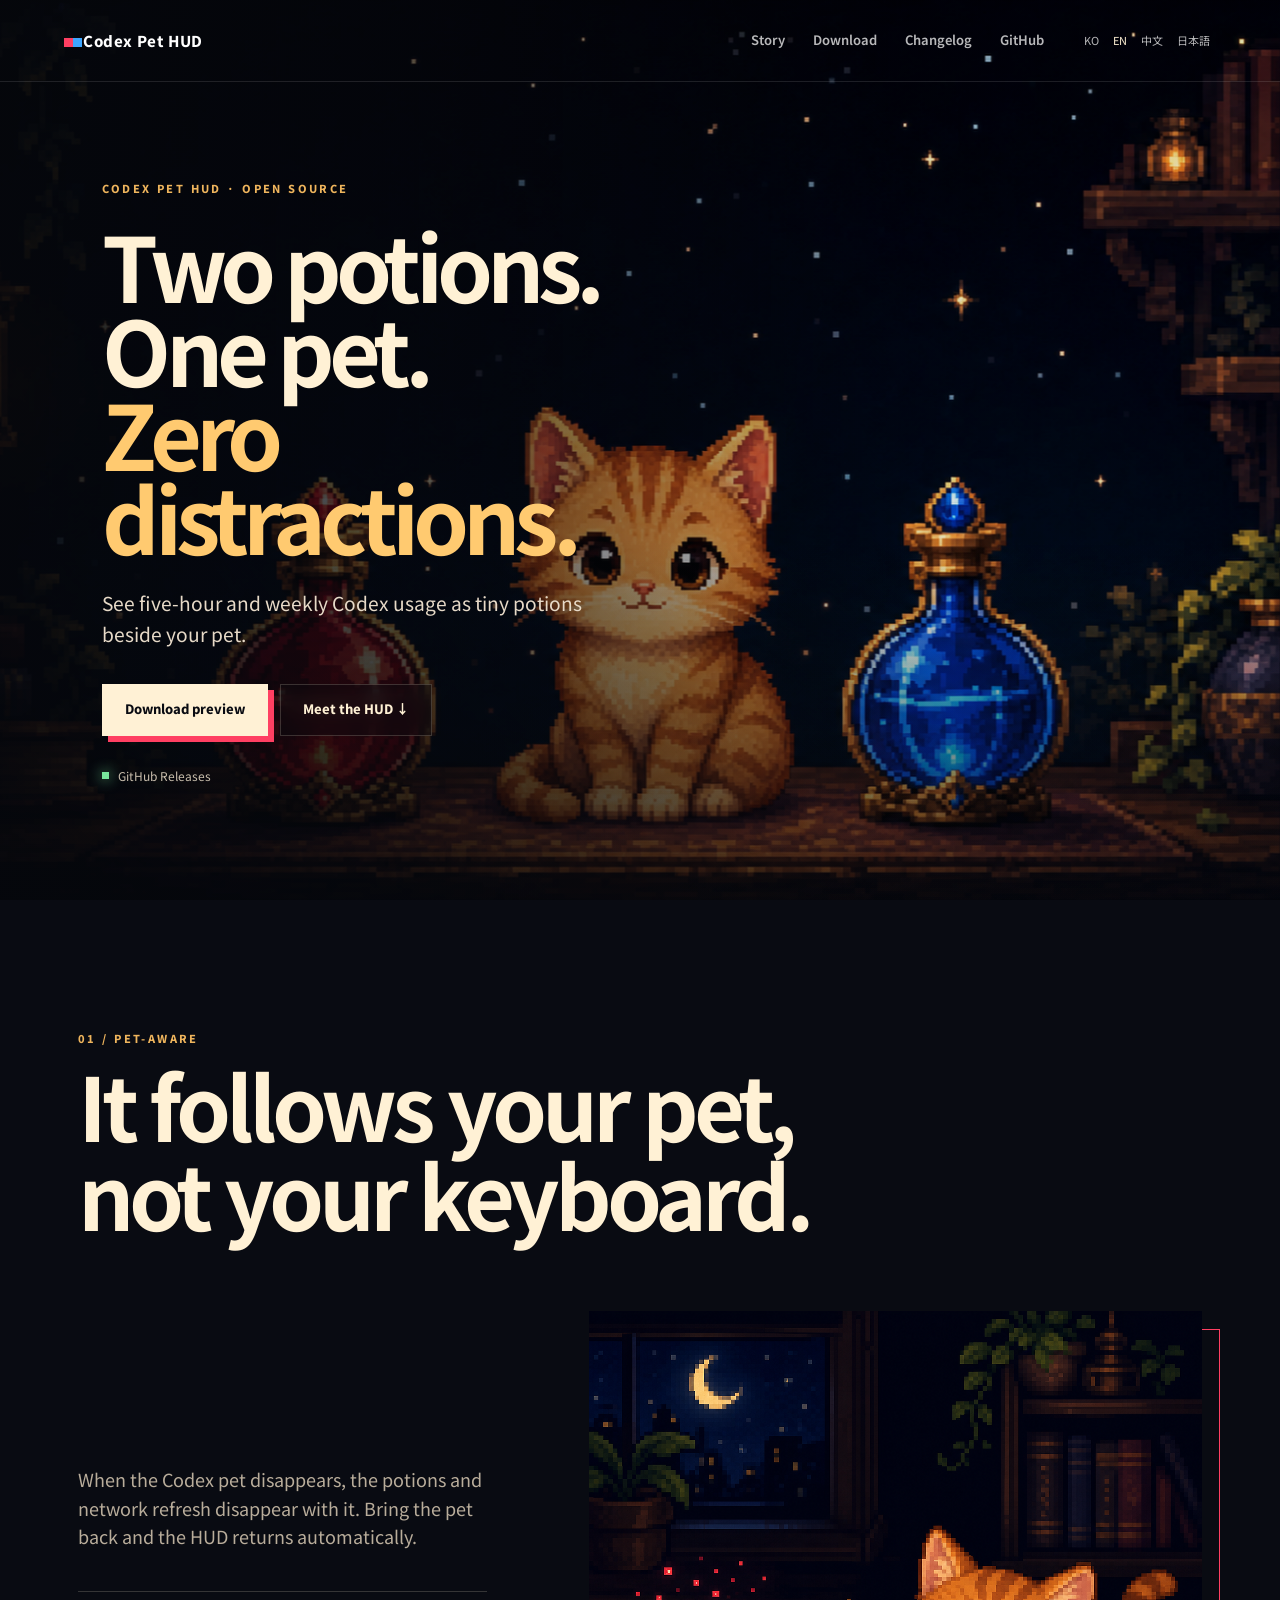
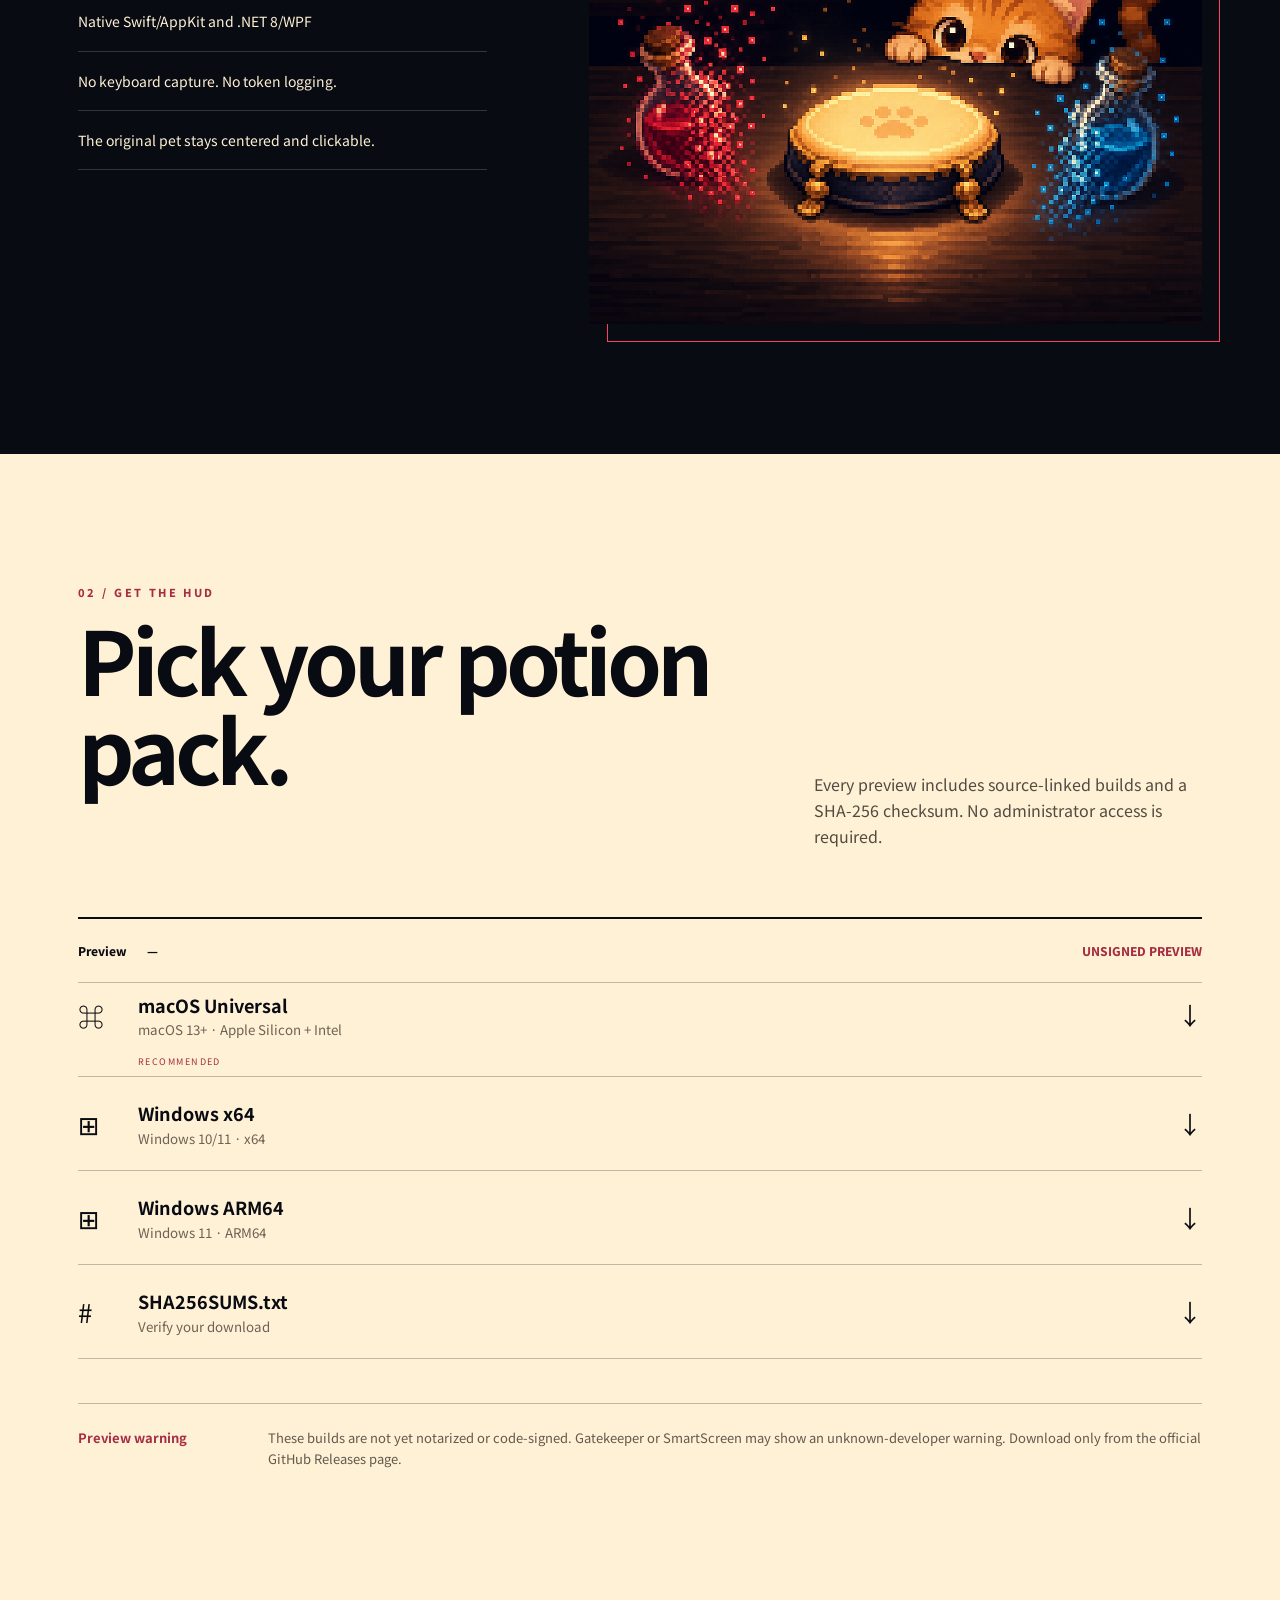
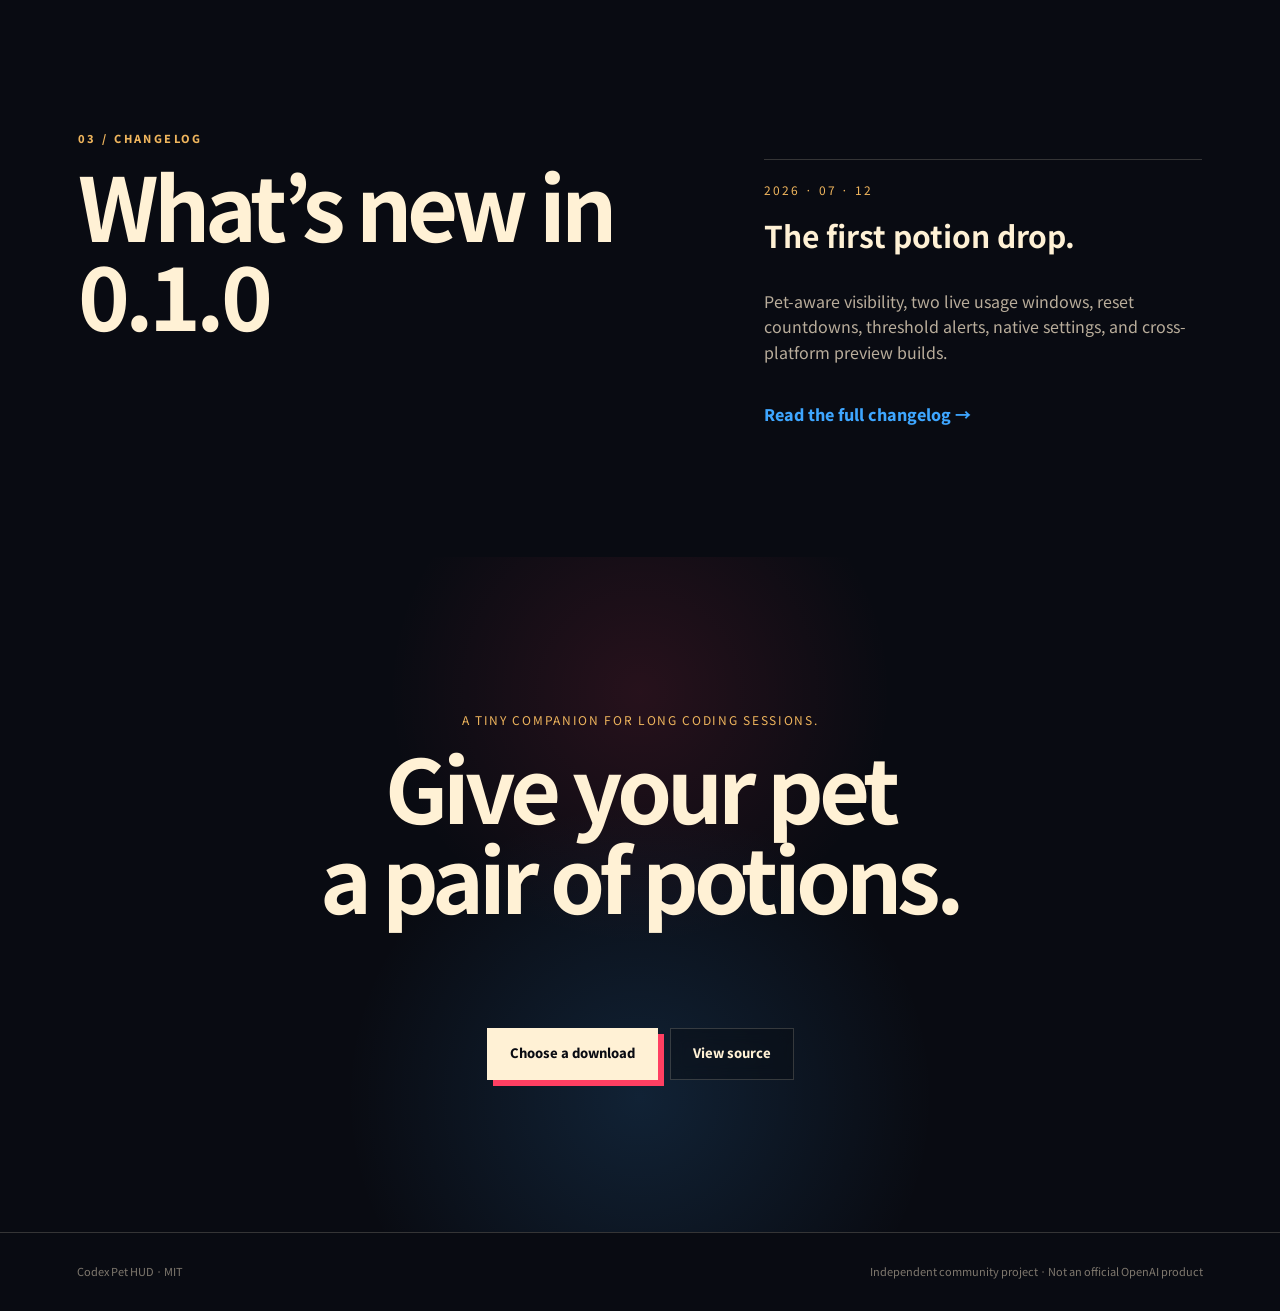
==== site/index.html @ 85179724 "Add release harness and pixel-art site" ====
<!doctype html>
<html lang="en">
<head>
  <meta charset="utf-8">
  <meta name="viewport" content="width=device-width, initial-scale=1">
  <meta name="theme-color" content="#090b12">
  <meta name="description" content="Codex Pet HUD turns five-hour and weekly Codex usage into two tiny potions beside your pet.">
  <meta property="og:title" content="Codex Pet HUD">
  <meta property="og:description" content="Two potions. One pet. Zero distractions.">
  <meta property="og:image" content="https://himomohi.github.io/codex-pet-hud/assets/images/codex-pet-hud-hero.png">
  <meta property="og:type" content="website">
  <title>Codex Pet HUD</title>
  <link rel="icon" type="image/png" href="assets/images/pet-aware-magic.png">
  <link rel="preconnect" href="https://fonts.googleapis.com">
  <link rel="preconnect" href="https://fonts.gstatic.com" crossorigin>
  <link href="https://fonts.googleapis.com/css2?family=Noto+Sans+JP:wght@400;600;800&amp;family=Noto+Sans+KR:wght@400;600;800&amp;display=swap" rel="stylesheet">
  <link rel="stylesheet" href="assets/site.css">
  <script src="assets/site.js" defer></script>
</head>
<body>
  <header class="site-header">
    <a class="brand" href="#top" aria-label="Codex Pet HUD home"><span class="brand-pixel" aria-hidden="true"></span>Codex Pet HUD</a>
    <nav aria-label="Primary navigation">
      <a href="#story" data-i18n="navStory">Story</a>
      <a href="#download" data-i18n="navDownload">Download</a>
      <a href="#changelog" data-i18n="navChangelog">Changelog</a>
      <a href="https://github.com/himomohi/codex-pet-hud">GitHub</a>
    </nav>
    <div class="languages" aria-label="Language">
      <button type="button" data-lang="ko">KO</button><button type="button" data-lang="en">EN</button><button type="button" data-lang="zh">中文</button><button type="button" data-lang="ja">日本語</button>
    </div>
  </header>

  <main id="top">
    <section class="hero">
      <img class="hero-art" src="assets/images/codex-pet-hud-hero.png" alt="A pixel-art orange cat sitting between a red potion and a blue potion">
      <div class="hero-shade"></div>
      <div class="hero-copy reveal">
        <p class="eyebrow">CODEX PET HUD · OPEN SOURCE</p>
        <h1 data-i18n="heroTitle">Two potions.<br>One pet.<br><em>Zero distractions.</em></h1>
        <p data-i18n="heroBody">See five-hour and weekly Codex usage as tiny potions beside your pet.</p>
        <div class="actions">
          <a class="button primary" id="heroDownload" href="https://github.com/himomohi/codex-pet-hud/releases" data-i18n="downloadLatest">Download preview</a>
          <a class="button quiet" href="#story" data-i18n="meetHud">Meet the HUD ↓</a>
        </div>
        <p class="release-status"><span class="status-dot"></span><span id="heroVersion" data-i18n="checkingRelease">Checking latest release…</span></p>
      </div>
    </section>

    <section class="manifesto" id="story">
      <p class="section-index">01 / PET-AWARE</p>
      <h2 data-i18n="storyTitle">It follows your pet,<br>not your keyboard.</h2>
      <div class="story-grid">
        <div class="story-copy reveal">
          <p data-i18n="storyBody">When the Codex pet disappears, the potions and network refresh disappear with it. Bring the pet back and the HUD returns automatically.</p>
          <ul>
            <li data-i18n="featureNative">Native Swift/AppKit and .NET 8/WPF</li>
            <li data-i18n="featurePrivacy">No keyboard capture. No token logging.</li>
            <li data-i18n="featureCenter">The original pet stays centered and clickable.</li>
          </ul>
        </div>
        <figure class="pixel-frame reveal">
          <img src="assets/images/pet-aware-magic.png" alt="Pixel-art cat hiding while red and blue potion bottles fade into sparkles" loading="lazy">
        </figure>
      </div>
    </section>

    <section class="download" id="download">
      <p class="section-index">02 / GET THE HUD</p>
      <div class="download-heading">
        <h2 data-i18n="downloadTitle">Pick your potion pack.</h2>
        <p data-i18n="downloadBody">Every preview includes source-linked builds and a SHA-256 checksum. No administrator access is required.</p>
      </div>
      <div class="release-meta"><span id="releaseVersion">Preview</span><span id="releaseDate">—</span><span class="preview-tag">UNSIGNED PREVIEW</span></div>
      <div class="download-list">
        <a class="download-row recommended" id="macDownload" href="https://github.com/himomohi/codex-pet-hud/releases">
          <span class="platform-mark">⌘</span><span><strong>macOS Universal</strong><small data-i18n="macRequirement">macOS 13+ · Apple Silicon + Intel</small></span><span class="arrow">↓</span>
        </a>
        <a class="download-row" id="winX64Download" href="https://github.com/himomohi/codex-pet-hud/releases">
          <span class="platform-mark">⊞</span><span><strong>Windows x64</strong><small data-i18n="windowsRequirement">Windows 10/11 · x64</small></span><span class="arrow">↓</span>
        </a>
        <a class="download-row" id="winArmDownload" href="https://github.com/himomohi/codex-pet-hud/releases">
          <span class="platform-mark">⊞</span><span><strong>Windows ARM64</strong><small data-i18n="windowsArmRequirement">Windows 11 · ARM64</small></span><span class="arrow">↓</span>
        </a>
        <a class="download-row checksum" id="checksumDownload" href="https://github.com/himomohi/codex-pet-hud/releases">
          <span class="platform-mark">#</span><span><strong>SHA256SUMS.txt</strong><small data-i18n="verifyDownload">Verify your download</small></span><span class="arrow">↓</span>
        </a>
      </div>
      <aside class="warning"><strong data-i18n="previewWarningTitle">Preview warning</strong><span data-i18n="previewWarning">These builds are not yet notarized or code-signed. Gatekeeper or SmartScreen may show an unknown-developer warning. Download only from the official GitHub Releases page.</span></aside>
    </section>

    <section class="changelog" id="changelog">
      <p class="section-index">03 / CHANGELOG</p>
      <div class="changelog-layout">
        <h2 data-i18n="whatsNew">What’s new in 0.1.0</h2>
        <div class="release-notes reveal">
          <p class="date">2026 · 07 · 12</p>
          <h3 data-i18n="firstDrop">The first potion drop.</h3>
          <p data-i18n="firstDropBody">Pet-aware visibility, two live usage windows, reset countdowns, threshold alerts, native settings, and cross-platform preview builds.</p>
          <a href="https://github.com/himomohi/codex-pet-hud/blob/main/CHANGELOG.md" data-i18n="fullChangelog">Read the full changelog →</a>
        </div>
      </div>
    </section>

    <section class="final-cta">
      <p data-i18n="finalEyebrow">A tiny companion for long coding sessions.</p>
      <h2 data-i18n="finalTitle">Give your pet<br>a pair of potions.</h2>
      <div class="actions">
        <a class="button primary" href="#download" data-i18n="chooseDownload">Choose a download</a>
        <a class="button quiet" href="https://github.com/himomohi/codex-pet-hud" data-i18n="viewSource">View source</a>
      </div>
    </section>
  </main>

  <footer><span>Codex Pet HUD · MIT</span><span data-i18n="communityNotice">Independent community project · Not an official OpenAI product</span></footer>
</body>
</html>
---- site/assets/site.css ----
:root{--ink:#090b12;--ink-2:#111521;--cream:#fff1d5;--muted:#b9ad9b;--ruby:#ff3f62;--sapphire:#3ea6ff;--gold:#efb55d;--line:rgba(255,241,213,.18);--max:1180px}
*{box-sizing:border-box}html{scroll-behavior:smooth}body{margin:0;background:var(--ink);color:var(--cream);font-family:"Noto Sans KR","Noto Sans JP",ui-sans-serif,system-ui,sans-serif;line-height:1.6}a{color:inherit;text-decoration:none}button{font:inherit}.site-header{position:absolute;z-index:10;top:0;left:0;right:0;height:82px;display:flex;align-items:center;gap:34px;padding:0 clamp(20px,5vw,72px);border-bottom:1px solid rgba(255,255,255,.11);color:#fff}.brand{font-size:15px;font-weight:800;letter-spacing:.04em;white-space:nowrap}.brand-pixel{display:inline-block;width:9px;height:9px;margin-right:10px;background:var(--ruby);box-shadow:9px 0 var(--sapphire);image-rendering:pixelated}.site-header nav{display:flex;gap:28px;margin-left:auto;font-size:13px;font-weight:600}.site-header nav a,.languages button{opacity:.72;transition:opacity .18s,color .18s}.site-header nav a:hover,.languages button:hover,.languages button.active{opacity:1;color:var(--cream)}.languages{display:flex;gap:2px}.languages button{border:0;background:transparent;color:#fff;padding:8px 6px;font-size:11px;cursor:pointer}.hero{position:relative;min-height:100svh;overflow:hidden;background:#060912}.hero-art{position:absolute;width:100%;height:100%;object-fit:cover;object-position:center;image-rendering:auto;animation:heroIn 1.2s cubic-bezier(.2,.8,.2,1) both}.hero-shade{position:absolute;inset:0;background:linear-gradient(90deg,rgba(5,7,12,.92) 0%,rgba(5,7,12,.66) 34%,rgba(5,7,12,.1) 70%),linear-gradient(0deg,rgba(5,7,12,.65),transparent 40%)}.hero-copy{position:relative;z-index:2;width:min(620px,90vw);padding:clamp(150px,20vh,220px) 0 80px clamp(24px,8vw,130px)}.eyebrow,.section-index{font-size:11px;font-weight:800;letter-spacing:.22em;color:var(--gold)}h1,h2,h3,p{margin-top:0}.hero h1{font-size:clamp(48px,7vw,98px);line-height:.94;letter-spacing:-.065em;margin:24px 0 30px}.hero h1 em{font-style:normal;color:#ffca70}.hero-copy>p:not(.eyebrow):not(.release-status){max-width:510px;color:#e7dac8;font-size:clamp(16px,1.5vw,20px)}.actions{display:flex;flex-wrap:wrap;gap:12px;margin-top:34px}.button{display:inline-flex;align-items:center;justify-content:center;min-height:52px;padding:0 22px;border:1px solid var(--line);font-size:13px;font-weight:800;transition:transform .18s,background .18s,border-color .18s}.button:hover{transform:translateY(-3px)}.button.primary{background:var(--cream);color:var(--ink);border-color:var(--cream);box-shadow:6px 6px 0 var(--ruby)}.button.primary:hover{box-shadow:4px 4px 0 var(--sapphire)}.button.quiet{background:rgba(8,10,17,.4);backdrop-filter:blur(8px)}.release-status{display:flex;align-items:center;gap:9px;margin-top:30px;color:#c9bead;font-size:12px}.status-dot{width:7px;height:7px;background:#78e69c;box-shadow:0 0 14px #78e69c;animation:pulse 2s infinite}.manifesto,.download,.changelog{max-width:var(--max);margin:0 auto;padding:130px 28px}.manifesto h2,.download h2,.changelog h2,.final-cta h2{font-size:clamp(42px,7vw,88px);line-height:1.02;letter-spacing:-.055em}.story-grid{display:grid;grid-template-columns:.8fr 1.2fr;gap:8vw;align-items:center;margin-top:64px}.story-copy{font-size:18px;color:var(--muted)}.story-copy ul{list-style:none;padding:0;margin:40px 0 0;border-top:1px solid var(--line)}.story-copy li{padding:18px 0;border-bottom:1px solid var(--line);color:var(--cream);font-size:14px}.pixel-frame{margin:0;position:relative}.pixel-frame:before{content:"";position:absolute;inset:18px -18px -18px 18px;border:1px solid var(--ruby);z-index:-1}.pixel-frame img{display:block;width:100%;aspect-ratio:1;object-fit:cover;image-rendering:pixelated}.download{max-width:none;background:var(--cream);color:var(--ink);padding-left:max(28px,calc((100vw - var(--max))/2 + 28px));padding-right:max(28px,calc((100vw - var(--max))/2 + 28px))}.download .section-index{color:#a62d43}.download-heading{display:grid;grid-template-columns:1fr .6fr;gap:7vw;align-items:end}.download-heading p{color:#534b42;font-size:16px}.release-meta{display:flex;gap:20px;padding:22px 0;margin-top:52px;border-top:2px solid var(--ink);font-size:12px;font-weight:800}.preview-tag{margin-left:auto;color:#a62d43}.download-list{border-top:1px solid rgba(9,11,18,.25)}.download-row{display:grid;grid-template-columns:60px 1fr 40px;align-items:center;min-height:94px;border-bottom:1px solid rgba(9,11,18,.25);transition:padding .18s,background .18s}.download-row:hover{padding:0 14px;background:#ffe2be}.download-row.recommended:after{content:"RECOMMENDED";grid-column:2;font-size:9px;color:#a62d43;letter-spacing:.16em}.platform-mark{font-size:26px}.download-row strong{display:block;font-size:18px}.download-row small{display:block;color:#6d6256}.arrow{font-size:24px;text-align:right}.warning{display:grid;grid-template-columns:160px 1fr;gap:30px;margin-top:44px;padding-top:24px;border-top:1px solid rgba(9,11,18,.25);font-size:13px;color:#63594e}.warning strong{color:#a62d43}.changelog-layout{display:grid;grid-template-columns:1fr .75fr;gap:8vw;align-items:start}.release-notes{padding-top:20px;border-top:1px solid var(--line)}.release-notes .date{color:var(--gold);font-size:12px;letter-spacing:.16em}.release-notes h3{font-size:30px}.release-notes>p:not(.date){color:var(--muted)}.release-notes a{display:inline-block;margin-top:20px;color:var(--sapphire);font-weight:800}.final-cta{min-height:75vh;display:flex;flex-direction:column;justify-content:center;align-items:center;text-align:center;padding:100px 24px;background:radial-gradient(circle at 50% 80%,rgba(62,166,255,.15),transparent 35%),radial-gradient(circle at 50% 20%,rgba(255,63,98,.12),transparent 30%)}.final-cta>p{color:var(--gold);font-size:12px;letter-spacing:.14em;text-transform:uppercase}.final-cta .actions{justify-content:center}footer{display:flex;justify-content:space-between;gap:24px;padding:30px clamp(24px,6vw,80px);border-top:1px solid var(--line);color:#7f786e;font-size:11px}.reveal{animation:reveal linear both;animation-timeline:view();animation-range:entry 10% cover 35%}@keyframes heroIn{from{opacity:0;transform:scale(1.04)}to{opacity:1;transform:scale(1)}}@keyframes pulse{50%{opacity:.35}}@keyframes reveal{from{opacity:0;transform:translateY(34px)}to{opacity:1;transform:none}}
@media(max-width:820px){.site-header{height:68px;padding:0 18px}.site-header nav{display:none}.languages{margin-left:auto}.hero{min-height:780px}.hero-art{object-position:62% center}.hero-shade{background:linear-gradient(0deg,rgba(5,7,12,.96) 0%,rgba(5,7,12,.5) 65%,rgba(5,7,12,.25))}.hero-copy{padding:300px 22px 70px}.story-grid,.download-heading,.changelog-layout{grid-template-columns:1fr}.manifesto,.changelog{padding:90px 22px}.download{padding-top:90px;padding-bottom:90px}.story-grid{gap:50px}.download-row{grid-template-columns:48px 1fr 30px}.warning{grid-template-columns:1fr}.preview-tag{margin-left:0}.release-meta{flex-wrap:wrap}.final-cta{min-height:600px}footer{flex-direction:column}}
@media(prefers-reduced-motion:reduce){html{scroll-behavior:auto}.hero-art,.status-dot,.reveal{animation:none!important}.button,.download-row{transition:none}}
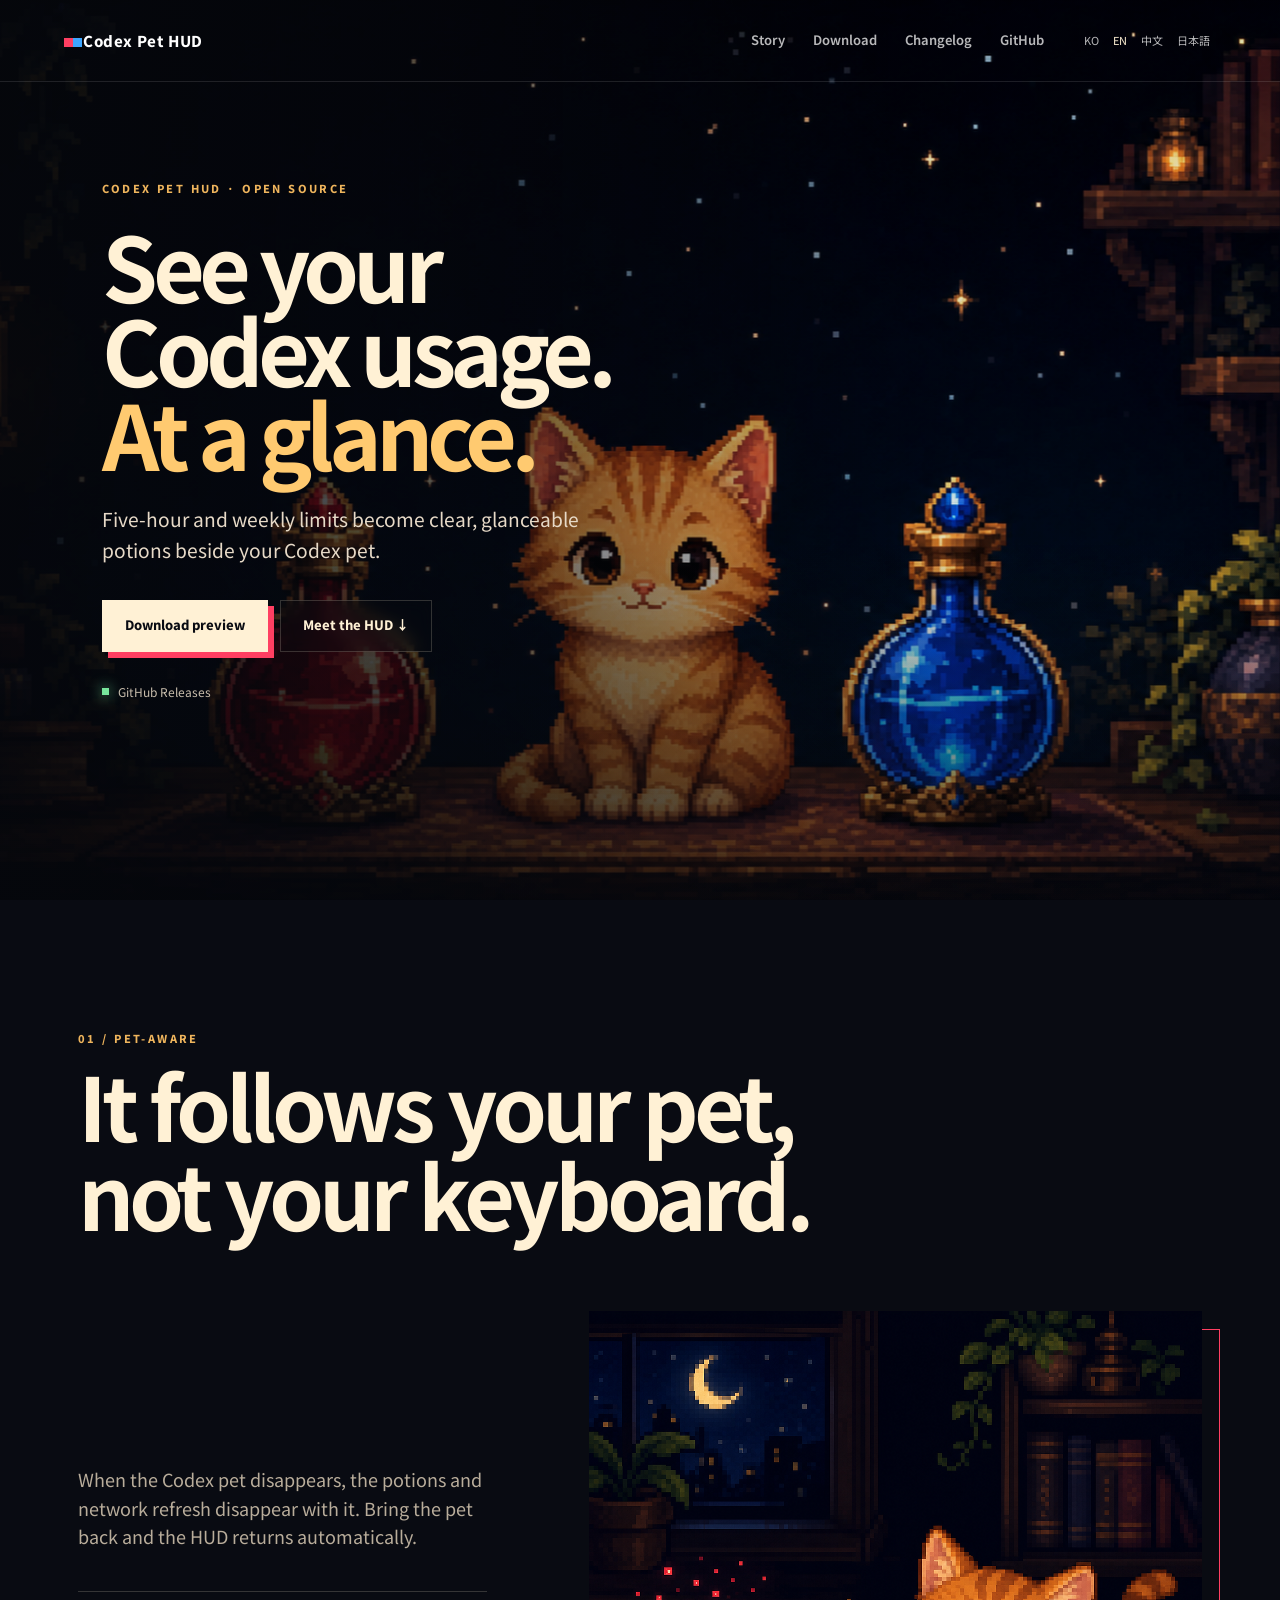
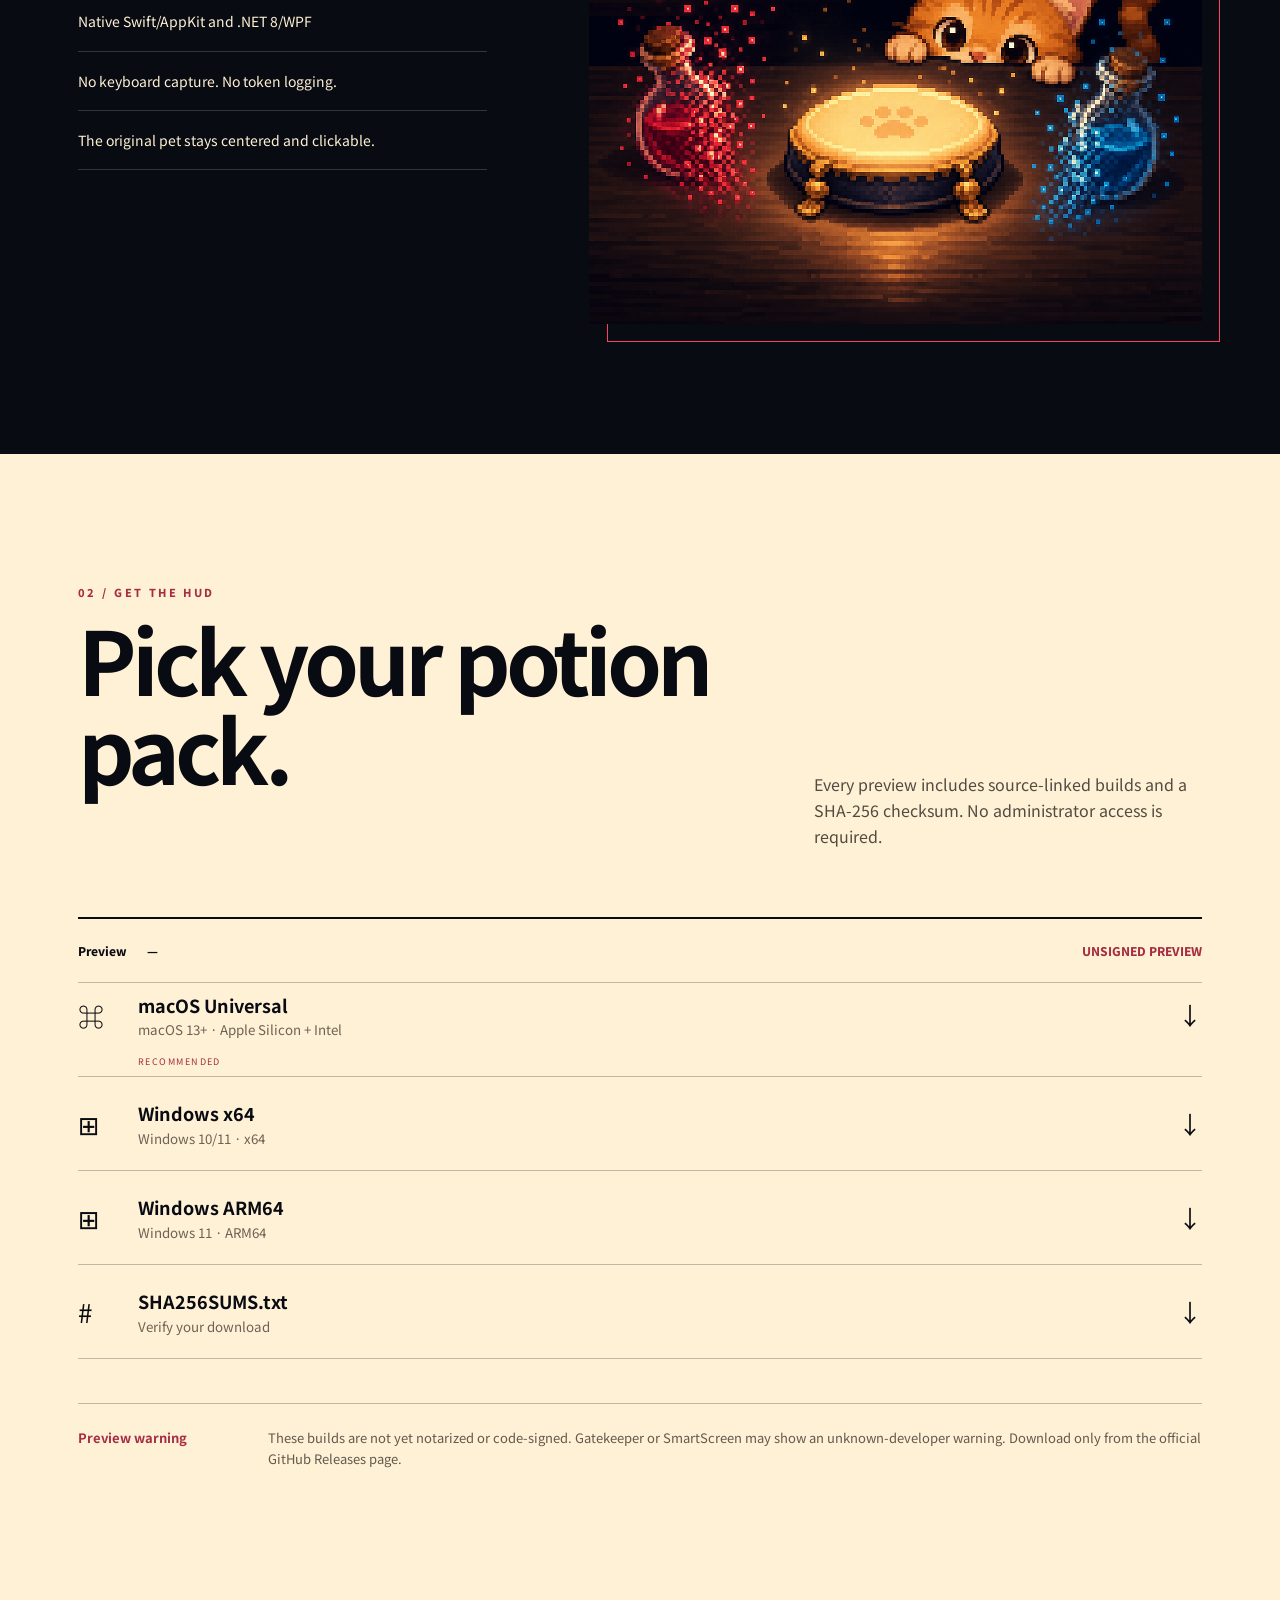
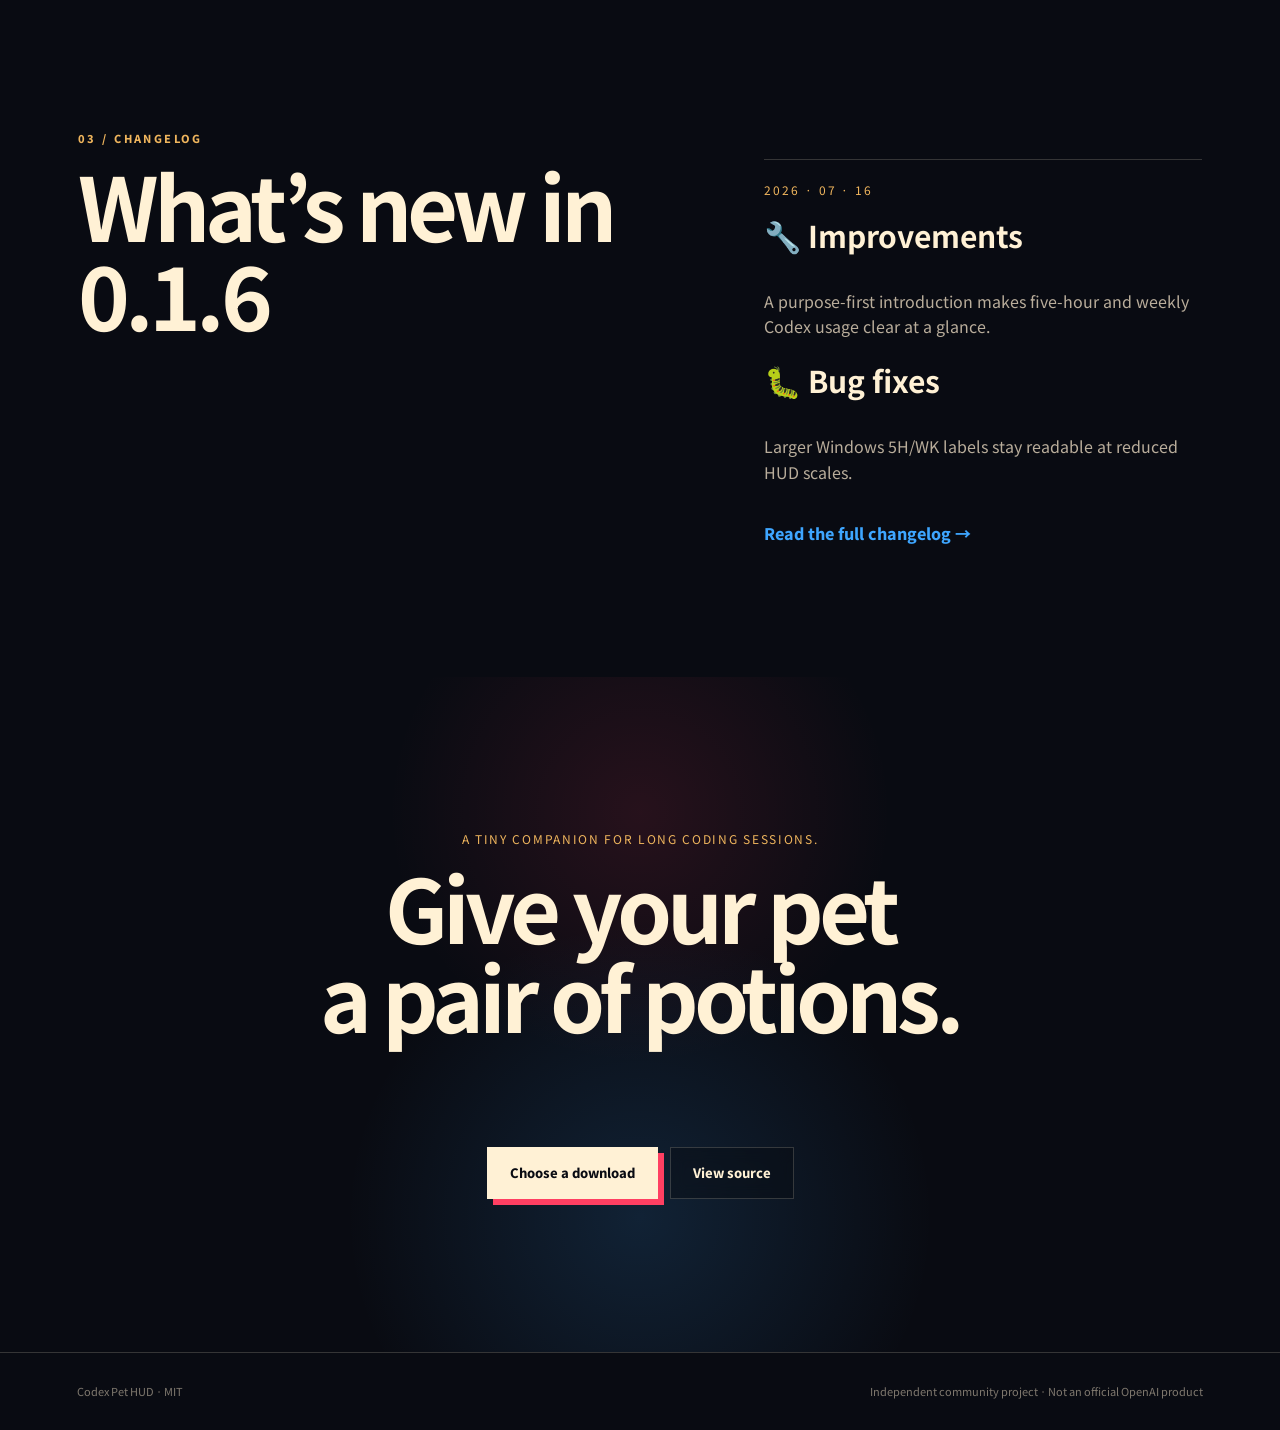
==== commit af997258: "Clarify usage focus and Windows labels" ====
--- a/site/index.html
+++ b/site/index.html
@@ -4,9 +4,9 @@
   <meta charset="utf-8">
   <meta name="viewport" content="width=device-width, initial-scale=1">
   <meta name="theme-color" content="#090b12">
-  <meta name="description" content="Codex Pet HUD turns five-hour and weekly Codex usage into two tiny potions beside your pet.">
+  <meta name="description" content="See your five-hour and weekly Codex usage at a glance as two potions beside your pet.">
   <meta property="og:title" content="Codex Pet HUD">
-  <meta property="og:description" content="Two potions. One pet. Zero distractions.">
+  <meta property="og:description" content="See your Codex usage at a glance.">
   <meta property="og:image" content="https://himomohi.github.io/codex-pet-hud/assets/images/codex-pet-hud-hero.png">
   <meta property="og:type" content="website">
   <title>Codex Pet HUD</title>
@@ -37,8 +37,8 @@
       <div class="hero-shade"></div>
       <div class="hero-copy reveal">
         <p class="eyebrow">CODEX PET HUD · OPEN SOURCE</p>
-        <h1 data-i18n="heroTitle">Two potions.<br>One pet.<br><em>Zero distractions.</em></h1>
-        <p data-i18n="heroBody">See five-hour and weekly Codex usage as tiny potions beside your pet.</p>
+        <h1 data-i18n="heroTitle">See your Codex usage.<br><em>At a glance.</em></h1>
+        <p data-i18n="heroBody">Five-hour and weekly limits become clear, glanceable potions beside your Codex pet.</p>
         <div class="actions">
           <a class="button primary" id="heroDownload" href="https://github.com/himomohi/codex-pet-hud/releases" data-i18n="downloadLatest">Download preview</a>
           <a class="button quiet" href="#story" data-i18n="meetHud">Meet the HUD ↓</a>
@@ -92,11 +92,13 @@
     <section class="changelog" id="changelog">
       <p class="section-index">03 / CHANGELOG</p>
       <div class="changelog-layout">
-        <h2 data-i18n="whatsNew">What’s new in 0.1.0</h2>
+        <h2 data-i18n="whatsNew">What’s new in 0.1.6</h2>
         <div class="release-notes reveal">
-          <p class="date">2026 · 07 · 12</p>
-          <h3 data-i18n="firstDrop">The first potion drop.</h3>
-          <p data-i18n="firstDropBody">Pet-aware visibility, two live usage windows, reset countdowns, threshold alerts, native settings, and cross-platform preview builds.</p>
+          <p class="date">2026 · 07 · 16</p>
+          <h3 data-i18n="improvementsTitle">🔧 Improvements</h3>
+          <p data-i18n="improvementsBody">A purpose-first introduction makes five-hour and weekly Codex usage clear at a glance.</p>
+          <h3 data-i18n="bugFixesTitle">🐛 Bug fixes</h3>
+          <p data-i18n="bugFixesBody">Larger Windows 5H/WK labels stay readable at reduced HUD scales.</p>
           <a href="https://github.com/himomohi/codex-pet-hud/blob/main/CHANGELOG.md" data-i18n="fullChangelog">Read the full changelog →</a>
         </div>
       </div>
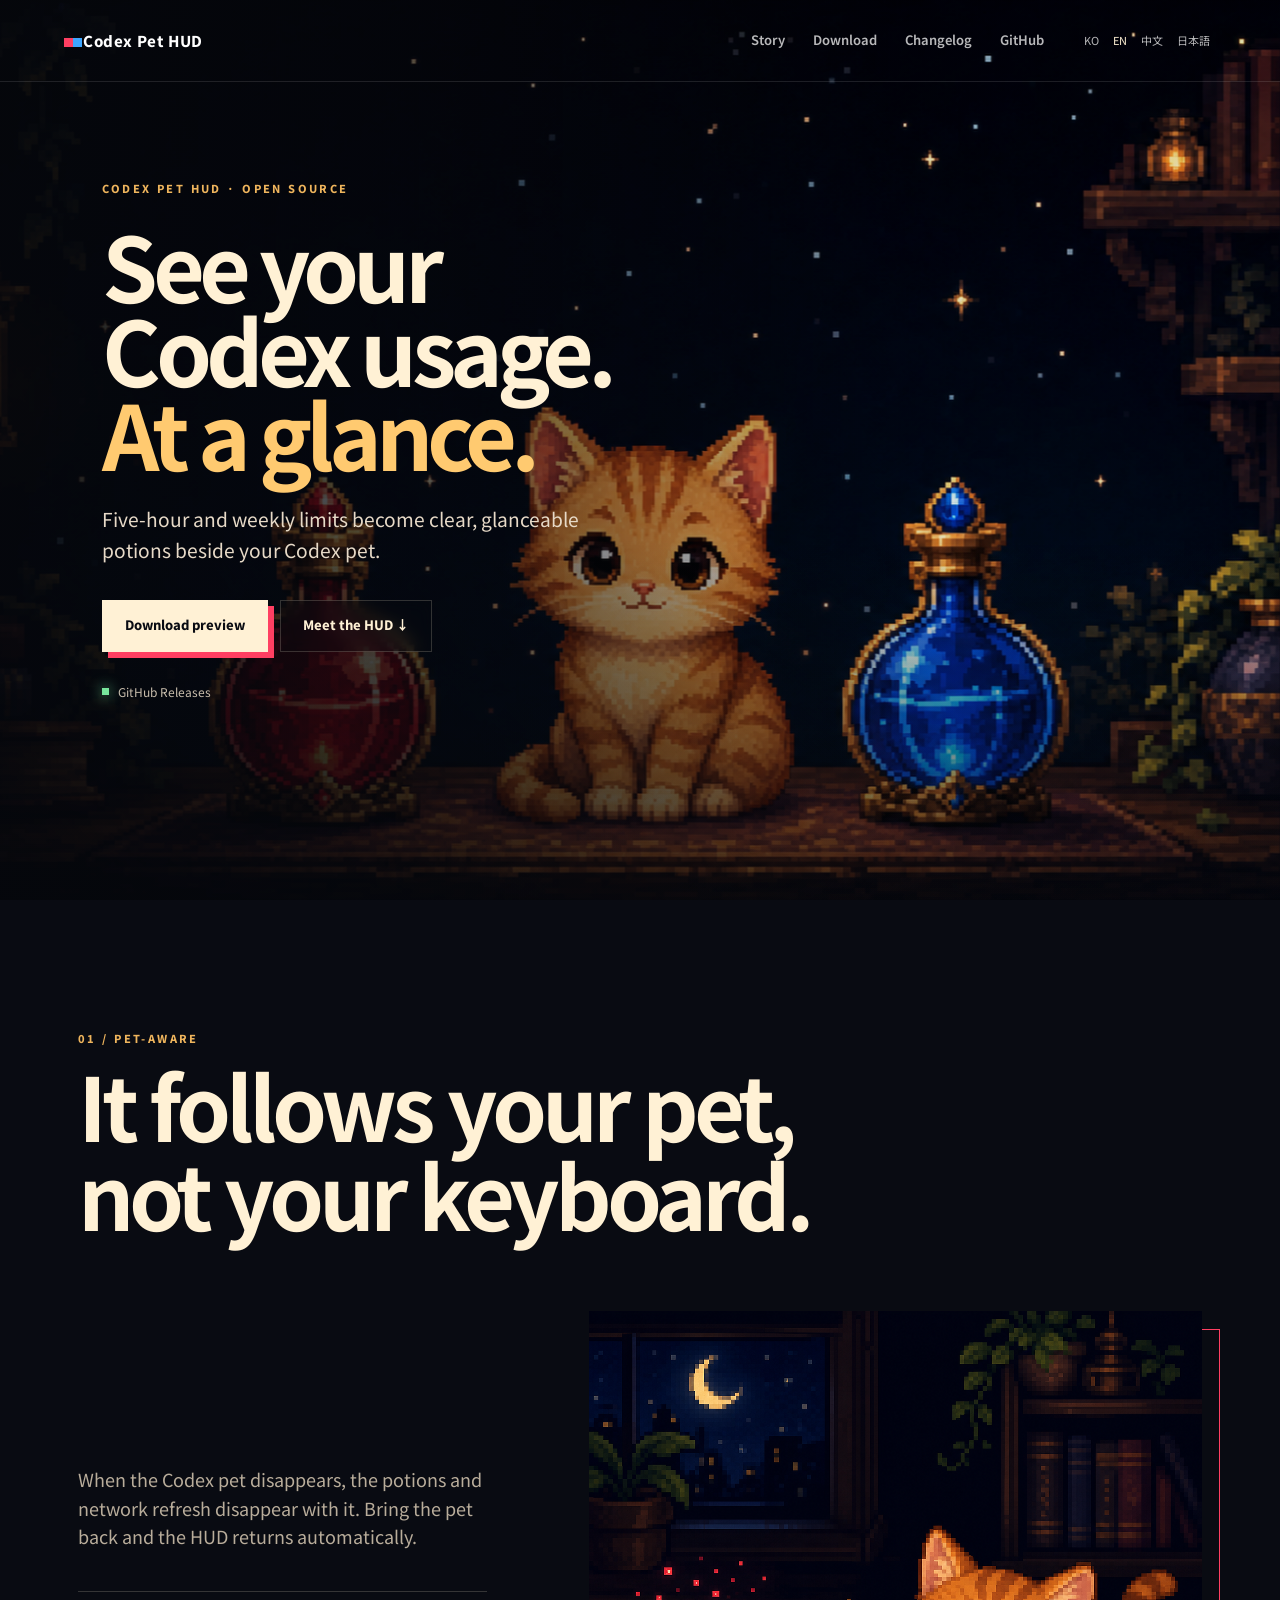
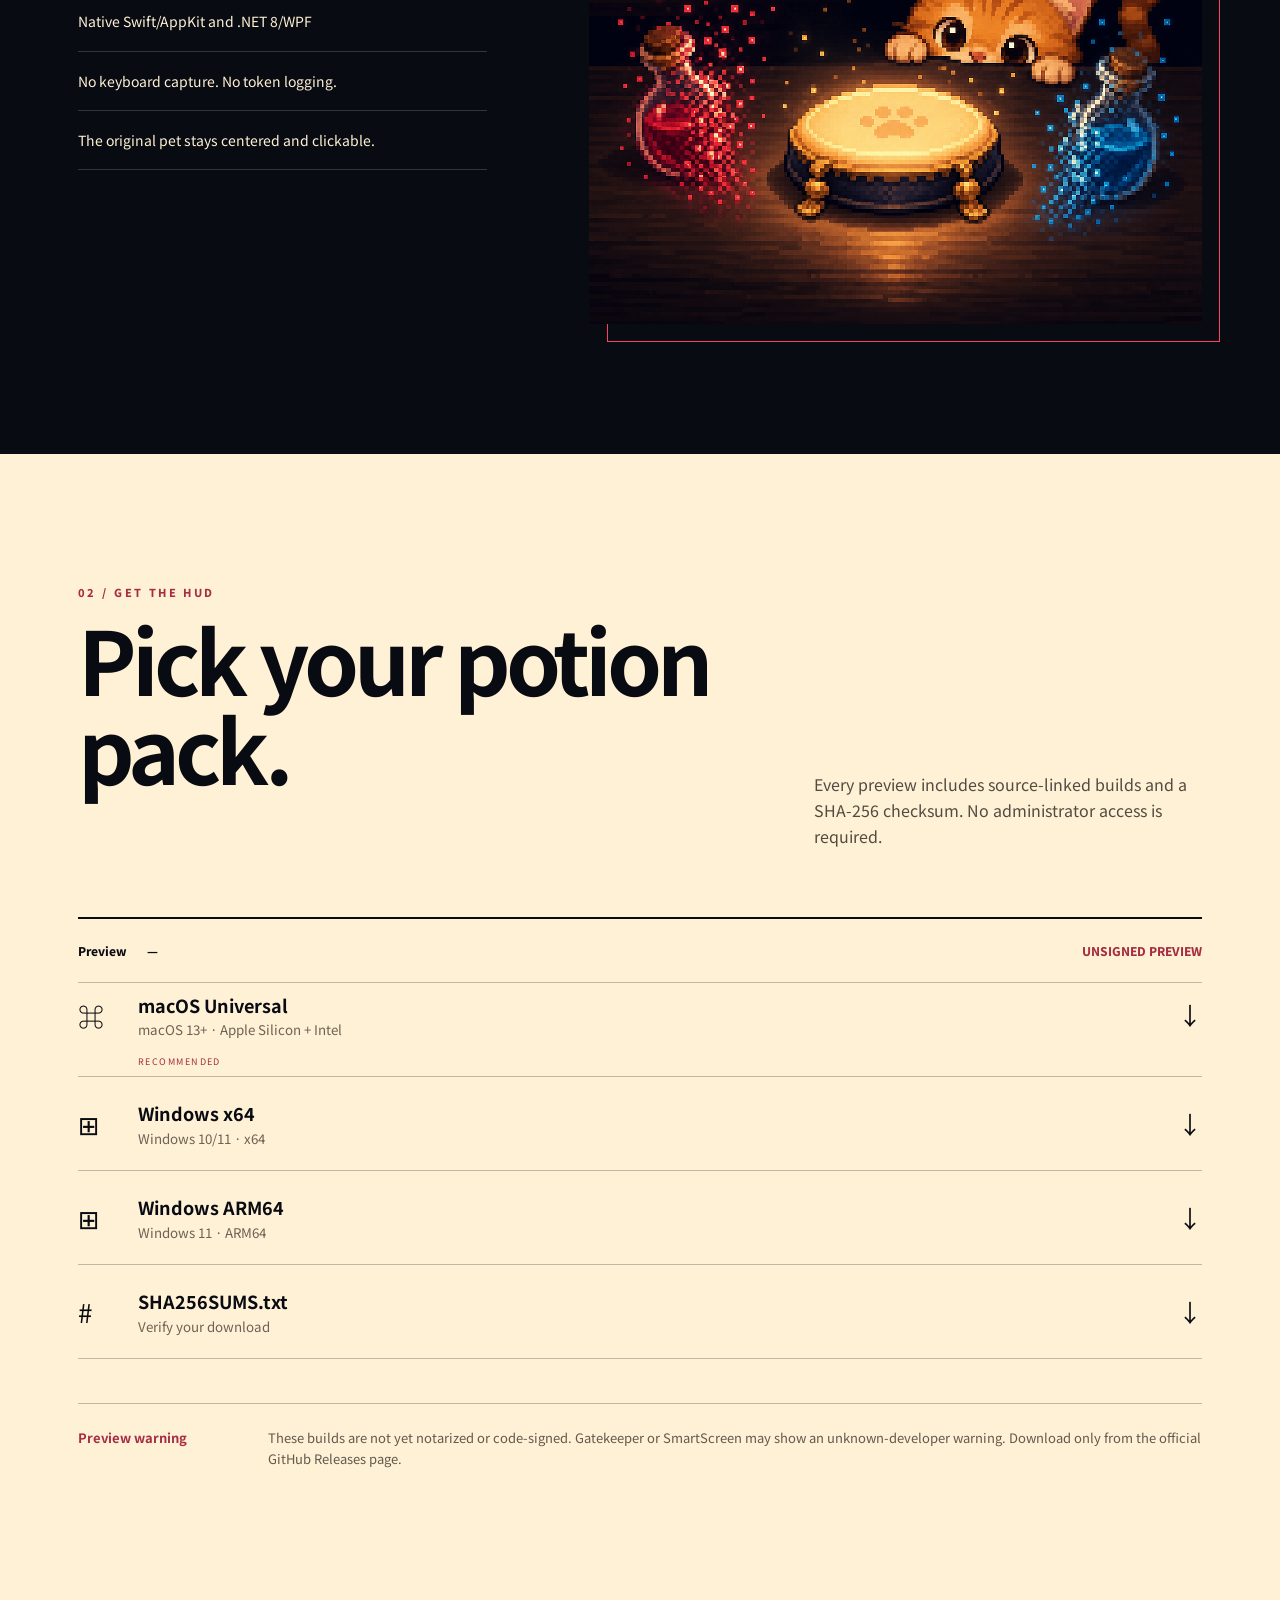
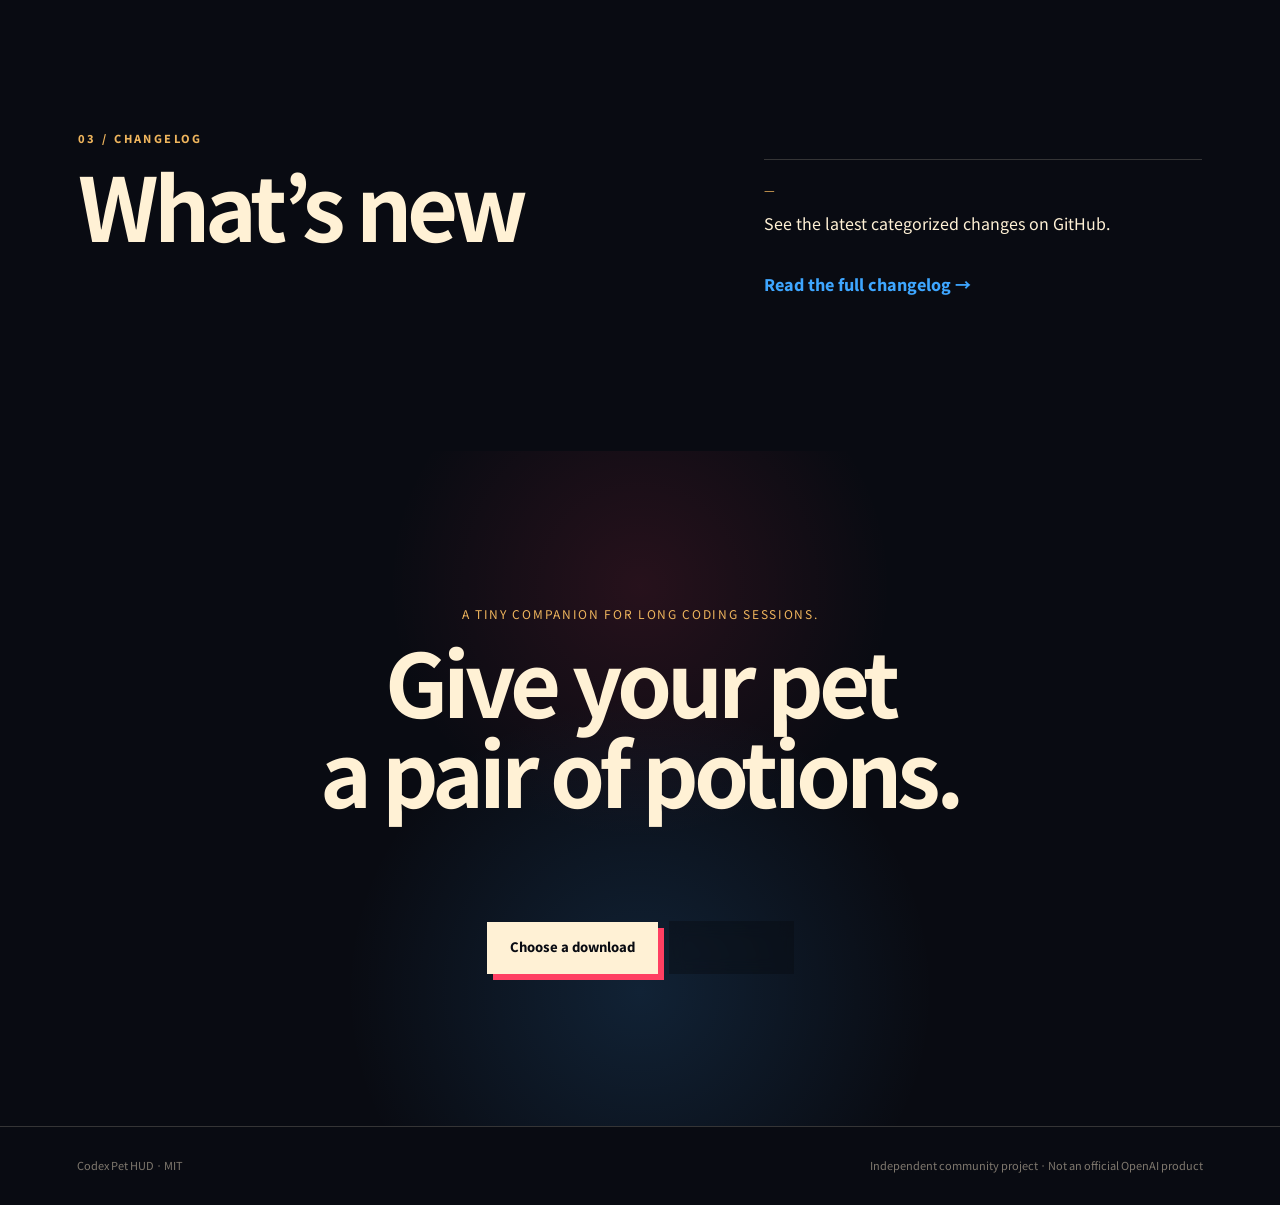
==== commit 76b93aa0: "Automate website release metadata" ====
--- a/site/index.html
+++ b/site/index.html
@@ -92,13 +92,10 @@
     <section class="changelog" id="changelog">
       <p class="section-index">03 / CHANGELOG</p>
       <div class="changelog-layout">
-        <h2 data-i18n="whatsNew">What’s new in 0.1.6</h2>
+        <h2 id="releaseHeading">What’s new</h2>
         <div class="release-notes reveal">
-          <p class="date">2026 · 07 · 16</p>
-          <h3 data-i18n="improvementsTitle">🔧 Improvements</h3>
-          <p data-i18n="improvementsBody">A purpose-first introduction makes five-hour and weekly Codex usage clear at a glance.</p>
-          <h3 data-i18n="bugFixesTitle">🐛 Bug fixes</h3>
-          <p data-i18n="bugFixesBody">Larger Windows 5H/WK labels stay readable at reduced HUD scales.</p>
+          <p class="date" id="changelogDate">—</p>
+          <div id="releaseChanges"><p data-i18n="releaseFallback">See the latest categorized changes on GitHub.</p></div>
           <a href="https://github.com/himomohi/codex-pet-hud/blob/main/CHANGELOG.md" data-i18n="fullChangelog">Read the full changelog →</a>
         </div>
       </div>
--- a/site/assets/site.css
+++ b/site/assets/site.css
@@ -2,3 +2,4 @@
 *{box-sizing:border-box}html{scroll-behavior:smooth}body{margin:0;background:var(--ink);color:var(--cream);font-family:"Noto Sans KR","Noto Sans JP",ui-sans-serif,system-ui,sans-serif;line-height:1.6}a{color:inherit;text-decoration:none}button{font:inherit}.site-header{position:absolute;z-index:10;top:0;left:0;right:0;height:82px;display:flex;align-items:center;gap:34px;padding:0 clamp(20px,5vw,72px);border-bottom:1px solid rgba(255,255,255,.11);color:#fff}.brand{font-size:15px;font-weight:800;letter-spacing:.04em;white-space:nowrap}.brand-pixel{display:inline-block;width:9px;height:9px;margin-right:10px;background:var(--ruby);box-shadow:9px 0 var(--sapphire);image-rendering:pixelated}.site-header nav{display:flex;gap:28px;margin-left:auto;font-size:13px;font-weight:600}.site-header nav a,.languages button{opacity:.72;transition:opacity .18s,color .18s}.site-header nav a:hover,.languages button:hover,.languages button.active{opacity:1;color:var(--cream)}.languages{display:flex;gap:2px}.languages button{border:0;background:transparent;color:#fff;padding:8px 6px;font-size:11px;cursor:pointer}.hero{position:relative;min-height:100svh;overflow:hidden;background:#060912}.hero-art{position:absolute;width:100%;height:100%;object-fit:cover;object-position:center;image-rendering:auto;animation:heroIn 1.2s cubic-bezier(.2,.8,.2,1) both}.hero-shade{position:absolute;inset:0;background:linear-gradient(90deg,rgba(5,7,12,.92) 0%,rgba(5,7,12,.66) 34%,rgba(5,7,12,.1) 70%),linear-gradient(0deg,rgba(5,7,12,.65),transparent 40%)}.hero-copy{position:relative;z-index:2;width:min(620px,90vw);padding:clamp(150px,20vh,220px) 0 80px clamp(24px,8vw,130px)}.eyebrow,.section-index{font-size:11px;font-weight:800;letter-spacing:.22em;color:var(--gold)}h1,h2,h3,p{margin-top:0}.hero h1{font-size:clamp(48px,7vw,98px);line-height:.94;letter-spacing:-.065em;margin:24px 0 30px}.hero h1 em{font-style:normal;color:#ffca70}.hero-copy>p:not(.eyebrow):not(.release-status){max-width:510px;color:#e7dac8;font-size:clamp(16px,1.5vw,20px)}.actions{display:flex;flex-wrap:wrap;gap:12px;margin-top:34px}.button{display:inline-flex;align-items:center;justify-content:center;min-height:52px;padding:0 22px;border:1px solid var(--line);font-size:13px;font-weight:800;transition:transform .18s,background .18s,border-color .18s}.button:hover{transform:translateY(-3px)}.button.primary{background:var(--cream);color:var(--ink);border-color:var(--cream);box-shadow:6px 6px 0 var(--ruby)}.button.primary:hover{box-shadow:4px 4px 0 var(--sapphire)}.button.quiet{background:rgba(8,10,17,.4);backdrop-filter:blur(8px)}.release-status{display:flex;align-items:center;gap:9px;margin-top:30px;color:#c9bead;font-size:12px}.status-dot{width:7px;height:7px;background:#78e69c;box-shadow:0 0 14px #78e69c;animation:pulse 2s infinite}.manifesto,.download,.changelog{max-width:var(--max);margin:0 auto;padding:130px 28px}.manifesto h2,.download h2,.changelog h2,.final-cta h2{font-size:clamp(42px,7vw,88px);line-height:1.02;letter-spacing:-.055em}.story-grid{display:grid;grid-template-columns:.8fr 1.2fr;gap:8vw;align-items:center;margin-top:64px}.story-copy{font-size:18px;color:var(--muted)}.story-copy ul{list-style:none;padding:0;margin:40px 0 0;border-top:1px solid var(--line)}.story-copy li{padding:18px 0;border-bottom:1px solid var(--line);color:var(--cream);font-size:14px}.pixel-frame{margin:0;position:relative}.pixel-frame:before{content:"";position:absolute;inset:18px -18px -18px 18px;border:1px solid var(--ruby);z-index:-1}.pixel-frame img{display:block;width:100%;aspect-ratio:1;object-fit:cover;image-rendering:pixelated}.download{max-width:none;background:var(--cream);color:var(--ink);padding-left:max(28px,calc((100vw - var(--max))/2 + 28px));padding-right:max(28px,calc((100vw - var(--max))/2 + 28px))}.download .section-index{color:#a62d43}.download-heading{display:grid;grid-template-columns:1fr .6fr;gap:7vw;align-items:end}.download-heading p{color:#534b42;font-size:16px}.release-meta{display:flex;gap:20px;padding:22px 0;margin-top:52px;border-top:2px solid var(--ink);font-size:12px;font-weight:800}.preview-tag{margin-left:auto;color:#a62d43}.download-list{border-top:1px solid rgba(9,11,18,.25)}.download-row{display:grid;grid-template-columns:60px 1fr 40px;align-items:center;min-height:94px;border-bottom:1px solid rgba(9,11,18,.25);transition:padding .18s,background .18s}.download-row:hover{padding:0 14px;background:#ffe2be}.download-row.recommended:after{content:"RECOMMENDED";grid-column:2;font-size:9px;color:#a62d43;letter-spacing:.16em}.platform-mark{font-size:26px}.download-row strong{display:block;font-size:18px}.download-row small{display:block;color:#6d6256}.arrow{font-size:24px;text-align:right}.warning{display:grid;grid-template-columns:160px 1fr;gap:30px;margin-top:44px;padding-top:24px;border-top:1px solid rgba(9,11,18,.25);font-size:13px;color:#63594e}.warning strong{color:#a62d43}.changelog-layout{display:grid;grid-template-columns:1fr .75fr;gap:8vw;align-items:start}.release-notes{padding-top:20px;border-top:1px solid var(--line)}.release-notes .date{color:var(--gold);font-size:12px;letter-spacing:.16em}.release-notes h3{font-size:30px}.release-notes>p:not(.date){color:var(--muted)}.release-notes a{display:inline-block;margin-top:20px;color:var(--sapphire);font-weight:800}.final-cta{min-height:75vh;display:flex;flex-direction:column;justify-content:center;align-items:center;text-align:center;padding:100px 24px;background:radial-gradient(circle at 50% 80%,rgba(62,166,255,.15),transparent 35%),radial-gradient(circle at 50% 20%,rgba(255,63,98,.12),transparent 30%)}.final-cta>p{color:var(--gold);font-size:12px;letter-spacing:.14em;text-transform:uppercase}.final-cta .actions{justify-content:center}footer{display:flex;justify-content:space-between;gap:24px;padding:30px clamp(24px,6vw,80px);border-top:1px solid var(--line);color:#7f786e;font-size:11px}.reveal{animation:reveal linear both;animation-timeline:view();animation-range:entry 10% cover 35%}@keyframes heroIn{from{opacity:0;transform:scale(1.04)}to{opacity:1;transform:scale(1)}}@keyframes pulse{50%{opacity:.35}}@keyframes reveal{from{opacity:0;transform:translateY(34px)}to{opacity:1;transform:none}}
 @media(max-width:820px){.site-header{height:68px;padding:0 18px}.site-header nav{display:none}.languages{margin-left:auto}.hero{min-height:780px}.hero-art{object-position:62% center}.hero-shade{background:linear-gradient(0deg,rgba(5,7,12,.96) 0%,rgba(5,7,12,.5) 65%,rgba(5,7,12,.25))}.hero-copy{padding:300px 22px 70px}.story-grid,.download-heading,.changelog-layout{grid-template-columns:1fr}.manifesto,.changelog{padding:90px 22px}.download{padding-top:90px;padding-bottom:90px}.story-grid{gap:50px}.download-row{grid-template-columns:48px 1fr 30px}.warning{grid-template-columns:1fr}.preview-tag{margin-left:0}.release-meta{flex-wrap:wrap}.final-cta{min-height:600px}footer{flex-direction:column}}
 @media(prefers-reduced-motion:reduce){html{scroll-behavior:auto}.hero-art,.status-dot,.reveal{animation:none!important}.button,.download-row{transition:none}}
+.release-notes h3{margin-bottom:8px}.release-notes li{color:var(--muted)}.release-notes ul{margin:0 0 28px;padding-left:20px}.release-notes li+li{margin-top:8px}
